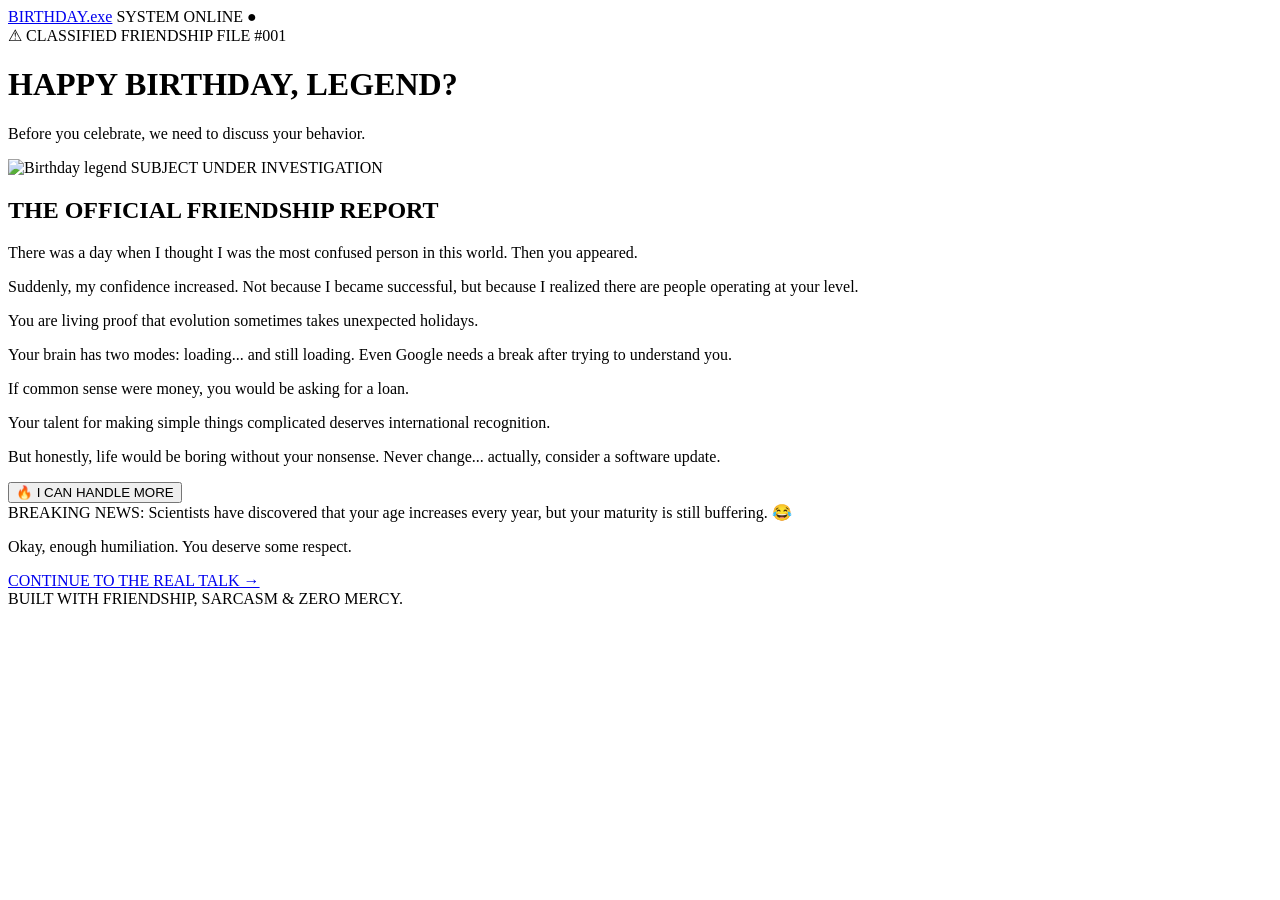
==== index.html @ 98ce06ab "Add initial HTML structure for birthday roast page" ====
<!DOCTYPE html>
<html lang="en">
<head>
  <meta charset="UTF-8">
  <meta name="viewport" content="width=device-width, initial-scale=1.0">
  <meta name="theme-color" content="#090909">
  <title>Warning! Birthday Criminal</title>
  <link rel="stylesheet" href="style.css">
  <script src="script.js" defer></script>
</head>
<body class="roast-page">

  <nav class="navbar">
    <a class="logo" href="index.html">BIRTHDAY.exe</a>
    <span class="nav-status">SYSTEM ONLINE ●</span>
  </nav>

  <main class="hero">
    <div class="eyebrow">⚠ CLASSIFIED FRIENDSHIP FILE #001</div>

    <h1>
      HAPPY BIRTHDAY,
      <span class="red-text">LEGEND?</span>
    </h1>

    <p class="subtitle">
      Before you celebrate, we need to discuss your behavior.
    </p>

    <div class="photo-frame">
      <img src="assets/birthday-photo.jpg"
           alt="Birthday legend"
           class="friend-photo">
      <span class="photo-label">SUBJECT UNDER INVESTIGATION</span>
    </div>

    <div class="roast-card">
      <h2>THE OFFICIAL FRIENDSHIP REPORT</h2>

      <p>
        There was a day when I thought I was the most confused
        person in this world. Then you appeared.
      </p>

      <p>
        Suddenly, my confidence increased. Not because I became
        successful, but because I realized there are people
        operating at your level.
      </p>

      <p>
        You are living proof that evolution sometimes takes
        unexpected holidays.
      </p>

      <p>
        Your brain has two modes: loading... and still loading.
        Even Google needs a break after trying to understand you.
      </p>

      <p>
        If common sense were money, you would be asking for a loan.
      </p>

      <p>
        Your talent for making simple things complicated deserves
        international recognition.
      </p>

      <p class="final-roast">
        But honestly, life would be boring without your nonsense.
        Never change... actually, consider a software update.
      </p>
    </div>

    <button class="main-button" onclick="revealRoast()">
      🔥 I CAN HANDLE MORE
    </button>

    <div id="extraRoast" class="hidden surprise-message">
      BREAKING NEWS: Scientists have discovered that your age
      increases every year, but your maturity is still buffering.
      😂
    </div>

    <div class="next-section">
      <p>Okay, enough humiliation. You deserve some respect.</p>
      <a href="respect.html" class="main-button">
        CONTINUE TO THE REAL TALK →
      </a>
    </div>
  </main>

  <footer>BUILT WITH FRIENDSHIP, SARCASM & ZERO MERCY.</footer>

</body>
        </html>
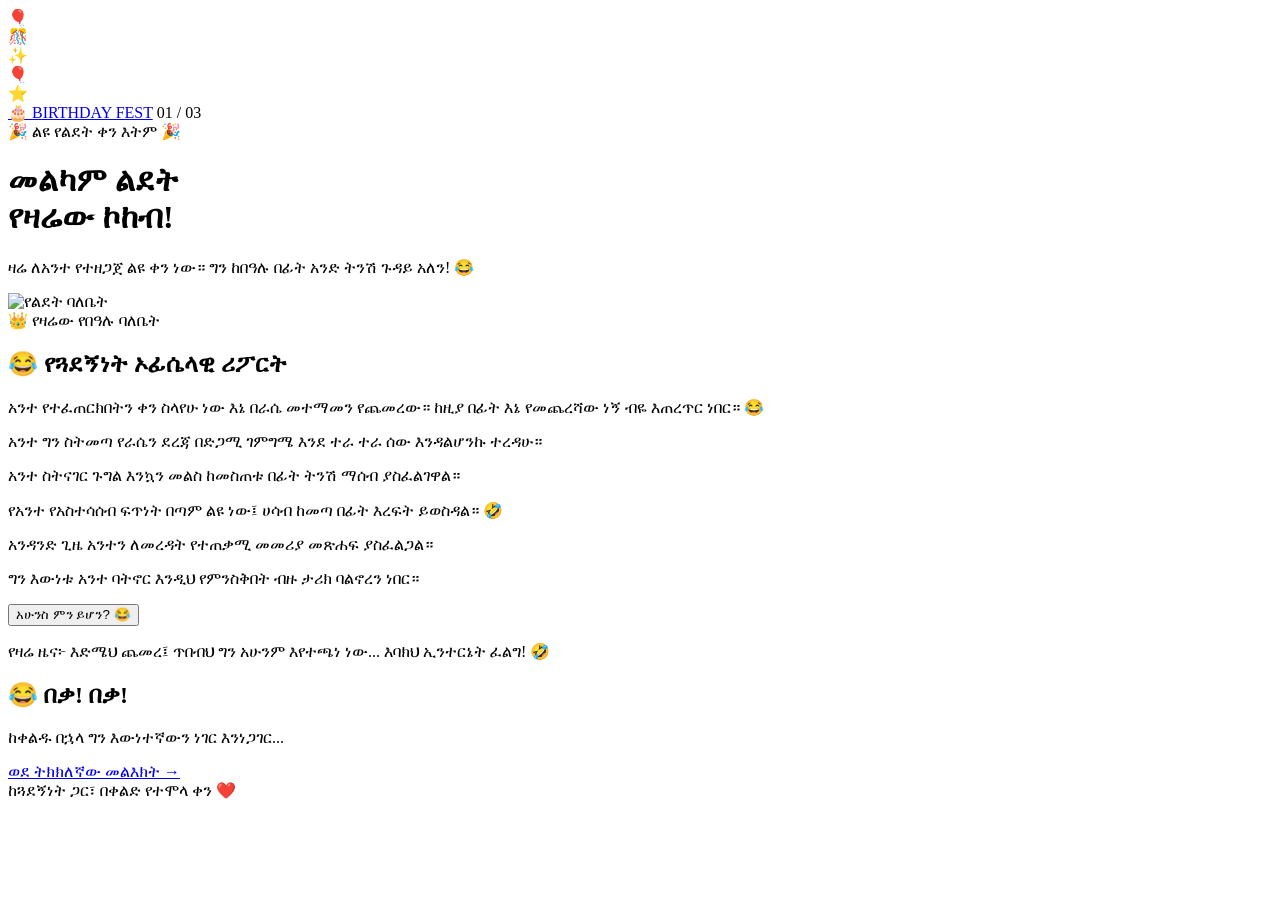
==== commit 99a9dd7c: "Update index.html for birthday celebration theme" ====
--- a/index.html
+++ b/index.html
@@ -1,99 +1,103 @@
 
 <!DOCTYPE html>
-<html lang="en">
+<html lang="am">
 <head>
   <meta charset="UTF-8">
-  <meta name="viewport" content="width=device-width, initial-scale=1.0">
-  <meta name="theme-color" content="#090909">
-  <title>Warning! Birthday Criminal</title>
+  <meta name="viewport" content="width=device-width, initial-scale=1">
+  <title>የልደት ፌስቲቫል 🎂</title>
   <link rel="stylesheet" href="style.css">
   <script src="script.js" defer></script>
 </head>
-<body class="roast-page">
+<body class="roast">
 
-  <nav class="navbar">
-    <a class="logo" href="index.html">BIRTHDAY.exe</a>
-    <span class="nav-status">SYSTEM ONLINE ●</span>
+  <div class="decoration">🎈</div>
+  <div class="decoration d2">🎊</div>
+  <div class="decoration d3">✨</div>
+  <div class="decoration d4">🎈</div>
+  <div class="decoration d5">⭐</div>
+
+  <nav class="nav">
+    <a class="brand" href="index.html">🎂 BIRTHDAY FEST</a>
+    <span>01 / 03</span>
   </nav>
 
-  <main class="hero">
-    <div class="eyebrow">⚠ CLASSIFIED FRIENDSHIP FILE #001</div>
+  <main class="container">
 
-    <h1>
-      HAPPY BIRTHDAY,
-      <span class="red-text">LEGEND?</span>
+    <div class="pill">🎉 ልዩ የልደት ቀን እትም 🎉</div>
+
+    <h1 class="big-title">
+      መልካም ልደት<br>
+      <span class="rainbow">የዛሬው ኮከብ!</span>
     </h1>
 
-    <p class="subtitle">
-      Before you celebrate, we need to discuss your behavior.
+    <p class="intro">
+      ዛሬ ለአንተ የተዘጋጀ ልዩ ቀን ነው።
+      ግን ከበዓሉ በፊት አንድ ትንሽ ጉዳይ አለን! 😂
     </p>
 
-    <div class="photo-frame">
-      <img src="assets/birthday-photo.jpg"
-           alt="Birthday legend"
-           class="friend-photo">
-      <span class="photo-label">SUBJECT UNDER INVESTIGATION</span>
+    <div class="photo-card">
+      <img src="assets/birthday-photo.jpg" alt="የልደት ባለቤት">
+      <div class="photo-caption">👑 የዛሬው የበዓሉ ባለቤት</div>
     </div>
 
-    <div class="roast-card">
-      <h2>THE OFFICIAL FRIENDSHIP REPORT</h2>
+    <section class="glass">
+      <h2>😂 የጓደኝነት ኦፊሴላዊ ሪፖርት</h2>
 
       <p>
-        There was a day when I thought I was the most confused
-        person in this world. Then you appeared.
+        አንተ የተፈጠርክበትን ቀን ስላየሁ ነው
+        እኔ በራሴ መተማመን የጨመረው።
+        ከዚያ በፊት እኔ የመጨረሻው ነኝ ብዬ
+        እጠረጥር ነበር። 😂
       </p>
 
       <p>
-        Suddenly, my confidence increased. Not because I became
-        successful, but because I realized there are people
-        operating at your level.
+        አንተ ግን ስትመጣ የራሴን ደረጃ
+        በድጋሚ ገምግሜ እንደ ተራ ተራ ሰው
+        እንዳልሆንኩ ተረዳሁ።
       </p>
 
       <p>
-        You are living proof that evolution sometimes takes
-        unexpected holidays.
+        አንተ ስትናገር ጉግል እንኳን
+        መልስ ከመስጠቱ በፊት ትንሽ ማሰብ
+        ያስፈልገዋል።
       </p>
 
       <p>
-        Your brain has two modes: loading... and still loading.
-        Even Google needs a break after trying to understand you.
+        የአንተ የአስተሳሰብ ፍጥነት በጣም ልዩ ነው፤
+        ሀሳብ ከመጣ በፊት እረፍት ይወስዳል። 🤣
       </p>
 
       <p>
-        If common sense were money, you would be asking for a loan.
+        አንዳንድ ጊዜ አንተን ለመረዳት
+        የተጠቃሚ መመሪያ መጽሐፍ ያስፈልጋል።
       </p>
 
-      <p>
-        Your talent for making simple things complicated deserves
-        international recognition.
+      <p class="highlight">
+        ግን እውነቱ አንተ ባትኖር እንዲህ
+        የምንስቅበት ብዙ ታሪክ ባልኖረን ነበር።
       </p>
 
-      <p class="final-roast">
-        But honestly, life would be boring without your nonsense.
-        Never change... actually, consider a software update.
+      <button class="btn" onclick="showRoast()">
+        አሁንስ ምን ይሆን? 😂
+      </button>
+
+      <p id="roastExtra" class="hidden">
+        የዛሬ ዜና፦ እድሜህ ጨመረ፤
+        ጥበብህ ግን አሁንም እየተጫነ ነው...
+        እባክህ ኢንተርኔት ፈልግ! 🤣
       </p>
+    </section>
+
+    <div class="transition-message">
+      <h2>😂 በቃ! በቃ!</h2>
+      <p>ከቀልዱ በኋላ ግን እውነተኛውን ነገር እንነጋገር...</p>
+      <a class="btn" href="respect.html">ወደ ትክክለኛው መልእክት →</a>
     </div>
 
-    <button class="main-button" onclick="revealRoast()">
-      🔥 I CAN HANDLE MORE
-    </button>
-
-    <div id="extraRoast" class="hidden surprise-message">
-      BREAKING NEWS: Scientists have discovered that your age
-      increases every year, but your maturity is still buffering.
-      😂
-    </div>
-
-    <div class="next-section">
-      <p>Okay, enough humiliation. You deserve some respect.</p>
-      <a href="respect.html" class="main-button">
-        CONTINUE TO THE REAL TALK →
-      </a>
-    </div>
   </main>
 
-  <footer>BUILT WITH FRIENDSHIP, SARCASM & ZERO MERCY.</footer>
-
+  <footer>ከጓደኝነት ጋር፣ በቀልድ የተሞላ ቀን ❤️</footer>
 </body>
-        </html>
+  </html>
+    
         
--- a/style.css
+++ b/style.css
@@ -0,0 +1,95 @@
+
+<!DOCTYPE html>
+<html lang="en">
+<head>
+  <meta charset="UTF-8">
+  <meta name="viewport" content="width=device-width, initial-scale=1.0">
+  <meta name="theme-color" content="#100d08">
+  <title>The Real Talk | Birthday</title>
+  <link rel="stylesheet" href="style.css">
+  <script src="script.js" defer></script>
+</head>
+<body class="respect-page">
+
+  <nav class="navbar">
+    <a class="logo" href="index.html">THE REAL TALK</a>
+    <a href="arena.html" class="nav-link">THE ARENA →</a>
+  </nav>
+
+  <main class="respect-container">
+
+    <div class="eyebrow gold-text">A MESSAGE BEYOND THE JOKES</div>
+
+    <h1>
+      NOT EVERYONE IS
+      <span class="gold-text">ORDINARY.</span>
+    </h1>
+
+    <div class="respect-photo">
+      <img src="assets/birthday-photo.jpg" alt="Birthday celebration">
+    </div>
+
+    <article class="message-card">
+      <h2>Happy Birthday, My Friend.</h2>
+
+      <p>
+        Today is more than just another date on the calendar.
+        It is a reminder of another year of experiences,
+        lessons, opportunities, and growth.
+      </p>
+
+      <p>
+        I genuinely appreciate having you as a friend.
+        Not because you are perfect, but because every person
+        has something unique to contribute to the lives of others.
+      </p>
+
+      <p>
+        As you enter another year, I hope you become more
+        confident in your abilities, more disciplined in your
+        decisions, and more courageous when facing challenges.
+      </p>
+
+      <p>
+        Never measure your progress only by how far other
+        people have gone. Everyone has a different journey.
+        Focus on building your own.
+      </p>
+
+      <p>
+        Keep learning. Keep improving. Respect your time.
+        Choose your environment wisely, and never underestimate
+        the power of consistent effort.
+      </p>
+
+      <p>
+        I wish you good health, meaningful opportunities,
+        genuine happiness, financial stability, and success
+        in everything worthwhile that you pursue.
+      </p>
+
+      <p class="gold-text final-message">
+        May this new chapter bring out the best version of you.
+        Stay real, stay focused, and keep moving forward.
+      </p>
+
+      <h2 class="signature">RESPECT ALWAYS. 🤝</h2>
+    </article>
+
+    <div class="quote-card">
+      <p>
+        "Your future is built by the decisions you make
+        consistently, not just the wishes you make occasionally."
+      </p>
+    </div>
+
+    <a href="arena.html" class="main-button gold-button">
+      🎮 ENTER THE BIRTHDAY ARENA
+    </a>
+
+  </main>
+
+  <footer>GOOD FRIENDSHIP. GOOD MEMORIES. GREATER FUTURE.</footer>
+
+</body>
+</html>
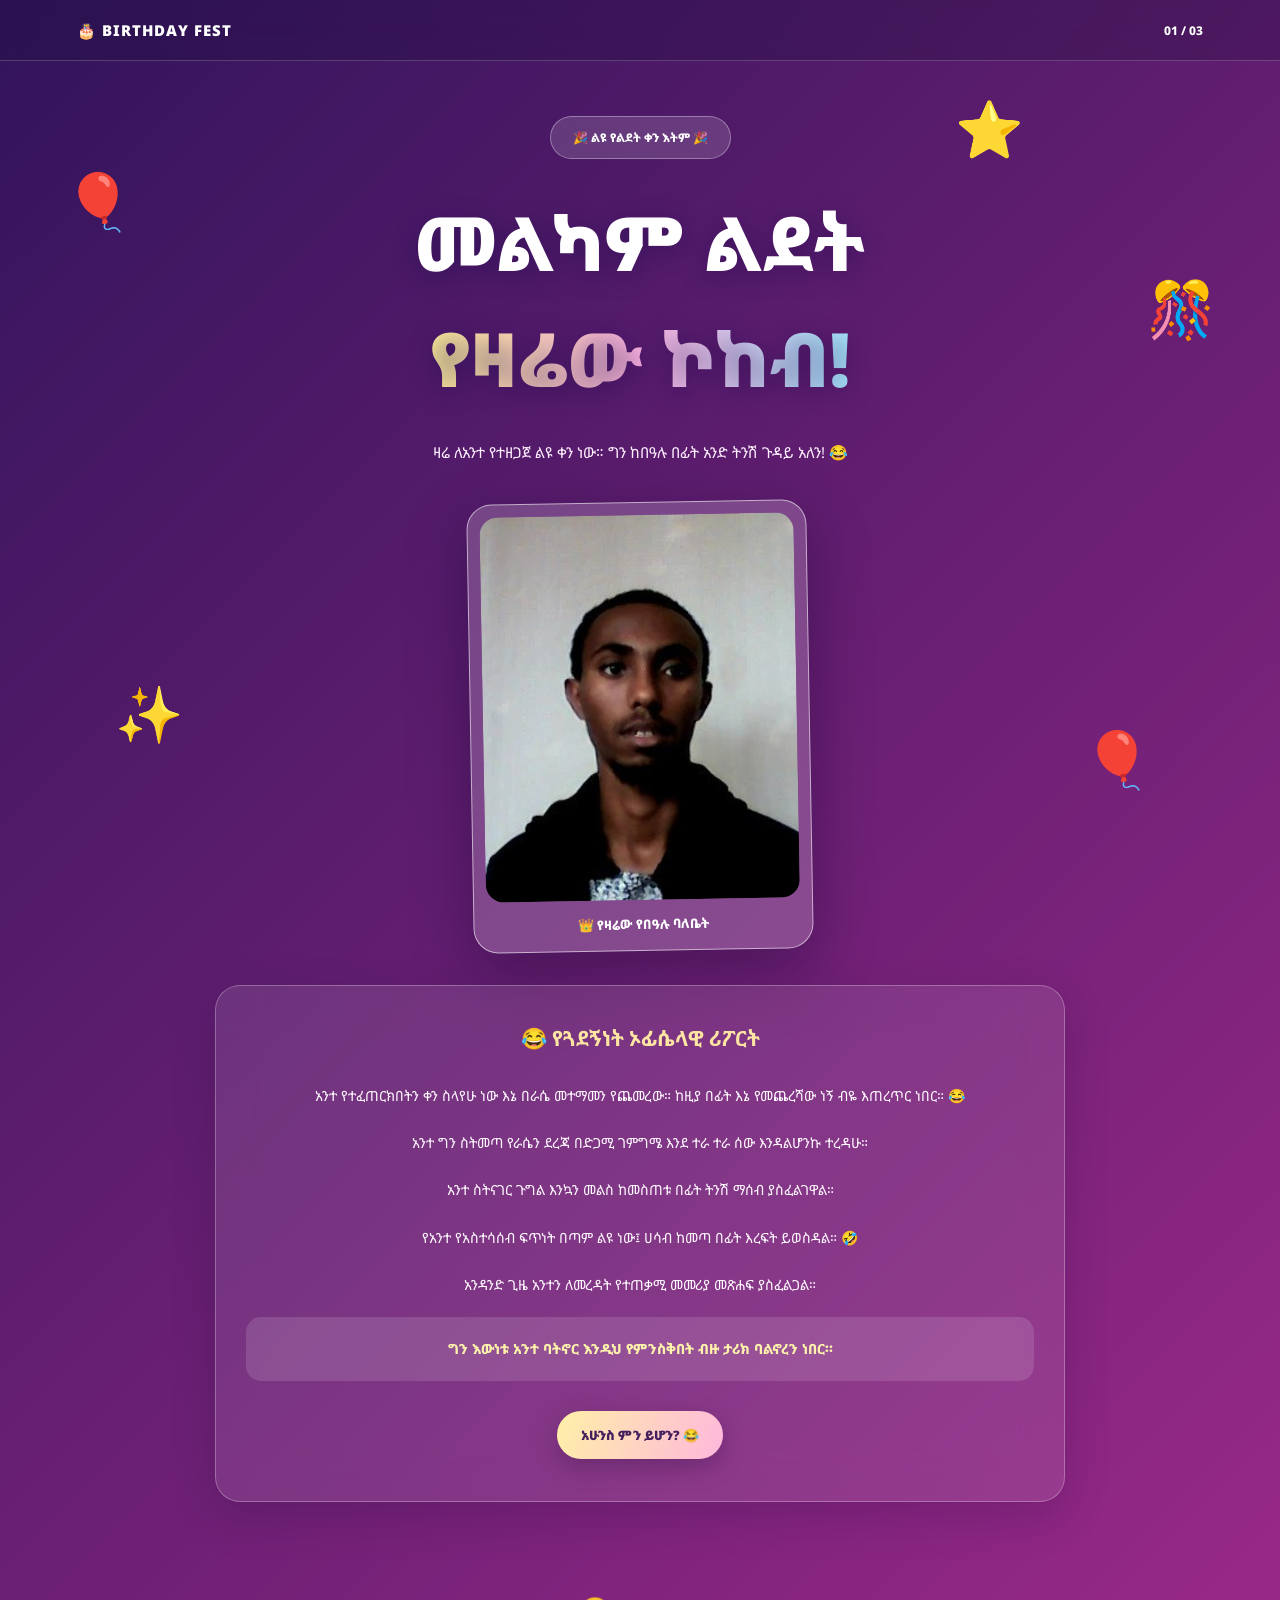
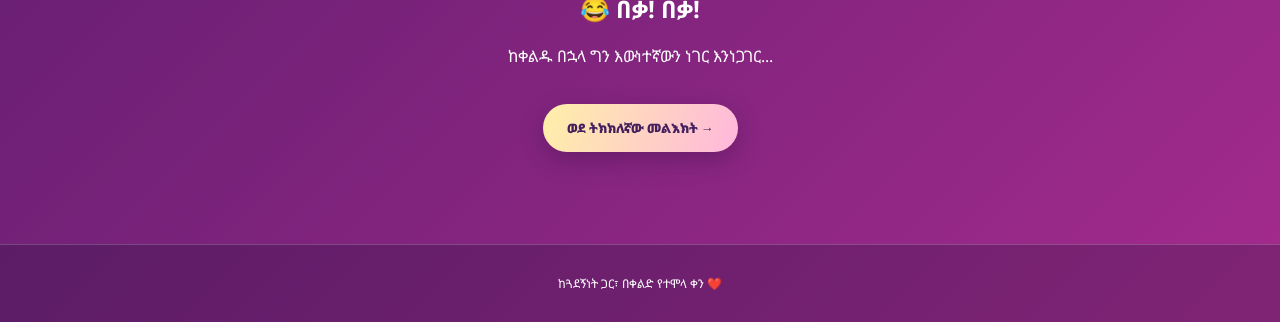
==== commit 73b7f117: "Update index.html" ====
--- a/index.html
+++ b/index.html
@@ -36,7 +36,7 @@
     </p>
 
     <div class="photo-card">
-      <img src="assets/birthday-photo.jpg" alt="የልደት ባለቤት">
+      <img src="birthday-photo.jpg" alt="የልደት ባለቤት">
       <div class="photo-caption">👑 የዛሬው የበዓሉ ባለቤት</div>
     </div>
 
--- a/style.css
+++ b/style.css
@@ -1,95 +1,394 @@
 
-<!DOCTYPE html>
-<html lang="en">
-<head>
-  <meta charset="UTF-8">
-  <meta name="viewport" content="width=device-width, initial-scale=1.0">
-  <meta name="theme-color" content="#100d08">
-  <title>The Real Talk | Birthday</title>
-  <link rel="stylesheet" href="style.css">
-  <script src="script.js" defer></script>
-</head>
-<body class="respect-page">
-
-  <nav class="navbar">
-    <a class="logo" href="index.html">THE REAL TALK</a>
-    <a href="arena.html" class="nav-link">THE ARENA →</a>
-  </nav>
-
-  <main class="respect-container">
-
-    <div class="eyebrow gold-text">A MESSAGE BEYOND THE JOKES</div>
-
-    <h1>
-      NOT EVERYONE IS
-      <span class="gold-text">ORDINARY.</span>
-    </h1>
-
-    <div class="respect-photo">
-      <img src="assets/birthday-photo.jpg" alt="Birthday celebration">
-    </div>
-
-    <article class="message-card">
-      <h2>Happy Birthday, My Friend.</h2>
-
-      <p>
-        Today is more than just another date on the calendar.
-        It is a reminder of another year of experiences,
-        lessons, opportunities, and growth.
-      </p>
-
-      <p>
-        I genuinely appreciate having you as a friend.
-        Not because you are perfect, but because every person
-        has something unique to contribute to the lives of others.
-      </p>
-
-      <p>
-        As you enter another year, I hope you become more
-        confident in your abilities, more disciplined in your
-        decisions, and more courageous when facing challenges.
-      </p>
-
-      <p>
-        Never measure your progress only by how far other
-        people have gone. Everyone has a different journey.
-        Focus on building your own.
-      </p>
-
-      <p>
-        Keep learning. Keep improving. Respect your time.
-        Choose your environment wisely, and never underestimate
-        the power of consistent effort.
-      </p>
-
-      <p>
-        I wish you good health, meaningful opportunities,
-        genuine happiness, financial stability, and success
-        in everything worthwhile that you pursue.
-      </p>
-
-      <p class="gold-text final-message">
-        May this new chapter bring out the best version of you.
-        Stay real, stay focused, and keep moving forward.
-      </p>
-
-      <h2 class="signature">RESPECT ALWAYS. 🤝</h2>
-    </article>
-
-    <div class="quote-card">
-      <p>
-        "Your future is built by the decisions you make
-        consistently, not just the wishes you make occasionally."
-      </p>
-    </div>
-
-    <a href="arena.html" class="main-button gold-button">
-      🎮 ENTER THE BIRTHDAY ARENA
-    </a>
-
-  </main>
-
-  <footer>GOOD FRIENDSHIP. GOOD MEMORIES. GREATER FUTURE.</footer>
-
-</body>
-</html>
+@import url('https://fonts.googleapis.com/css2?family=Noto+Sans+Ethiopic:wght@400;500;600;700;800;900&display=swap');
+
+:root {
+  --pink: #ff4fa3;
+  --purple: #854dff;
+  --blue: #39baff;
+  --gold: #ffda75;
+}
+
+* {
+  box-sizing: border-box;
+  margin: 0;
+  padding: 0;
+}
+
+body {
+  font-family: 'Noto Sans Ethiopic', sans-serif;
+  min-height: 100vh;
+  color: white;
+  overflow-x: hidden;
+  text-align: center;
+  background: linear-gradient(135deg, #32145c, #a42b8d, #e64e91, #4730a8);
+  background-size: 300% 300%;
+  animation: gradient 14s ease infinite;
+}
+
+body.respect {
+  background: linear-gradient(135deg, #302052, #81509a, #b77977, #44315c);
+  background-size: 300% 300%;
+}
+
+body.arena {
+  background: linear-gradient(135deg, #112b68, #702a91, #d53d82, #254b9c);
+  background-size: 300% 300%;
+}
+
+@keyframes gradient {
+  0%, 100% { background-position: 0% 50%; }
+  50% { background-position: 100% 50%; }
+}
+
+.nav {
+  position: relative;
+  z-index: 5;
+  display: flex;
+  align-items: center;
+  justify-content: space-between;
+  padding: 20px 6%;
+  background: #160d3040;
+  border-bottom: 1px solid #ffffff30;
+  backdrop-filter: blur(15px);
+}
+
+.nav span {
+  font-size: 12px;
+  font-weight: 800;
+}
+
+.brand {
+  font-weight: 900;
+  font-size: 15px;
+  letter-spacing: 1px;
+  text-decoration: none;
+  color: white;
+}
+
+.container {
+  width: min(850px, 90%);
+  margin: 55px auto;
+  position: relative;
+  z-index: 2;
+}
+
+.pill {
+  display: inline-block;
+  padding: 12px 22px;
+  border-radius: 40px;
+  background: #ffffff25;
+  border: 1px solid #ffffff55;
+  backdrop-filter: blur(15px);
+  font-size: 12px;
+  font-weight: 800;
+  margin-bottom: 25px;
+}
+
+.big-title {
+  font-size: clamp(38px, 8vw, 75px);
+  font-weight: 900;
+  line-height: 1.55;
+  margin-bottom: 20px;
+  text-shadow: 0 5px 25px #190a4b66;
+}
+
+.rainbow {
+  background: linear-gradient(90deg, #fff19a, #ffb5e2, #a8e9ff);
+  -webkit-background-clip: text;
+  background-clip: text;
+  color: transparent;
+}
+
+.gold {
+  color: var(--gold);
+}
+
+.intro {
+  line-height: 2;
+  font-size: 15px;
+  max-width: 650px;
+  margin: 0 auto 35px;
+  color: #fff0ff;
+}
+
+.photo-card {
+  width: min(340px, 90%);
+  padding: 12px;
+  margin: 35px auto;
+  background: #ffffff30;
+  border: 1px solid #ffffff90;
+  border-radius: 25px;
+  box-shadow: 0 20px 60px #14062c66;
+  transform: rotate(-1deg);
+  transition: .4s;
+}
+
+.photo-card:hover {
+  transform: rotate(0deg) scale(1.03);
+}
+
+.photo-card img {
+  display: block;
+  width: 100%;
+  max-height: 420px;
+  object-fit: cover;
+  border-radius: 18px;
+}
+
+.photo-caption {
+  padding: 15px 5px 5px;
+  font-size: 13px;
+  font-weight: 800;
+}
+
+.glass {
+  padding: 30px;
+  margin: 30px auto;
+  border-radius: 25px;
+  background: #ffffff19;
+  border: 1px solid #ffffff45;
+  backdrop-filter: blur(20px);
+  box-shadow: 0 15px 45px #19062e30;
+  line-height: 2.1;
+}
+
+.glass h2 {
+  color: #ffe5a3;
+  margin-bottom: 20px;
+  font-size: 21px;
+}
+
+.glass p {
+  color: #fff8ff;
+  margin-bottom: 18px;
+  font-size: 14px;
+}
+
+.highlight {
+  padding: 17px;
+  border-radius: 15px;
+  background: #ffffff20;
+  color: #fff3ac !important;
+  font-weight: 800;
+}
+
+.btn {
+  display: inline-block;
+  margin: 12px 5px;
+  padding: 15px 24px;
+  color: #43205d;
+  background: linear-gradient(110deg, #fff0a8, #ffb7dc);
+  border: 0;
+  border-radius: 40px;
+  font-family: inherit;
+  font-weight: 900;
+  font-size: 13px;
+  text-decoration: none;
+  cursor: pointer;
+  box-shadow: 0 8px 25px #19062e44;
+  transition: .3s;
+}
+
+.btn:hover {
+  transform: translateY(-5px) scale(1.04);
+  box-shadow: 0 12px 35px #ffb6e977;
+}
+
+.secondary {
+  background: linear-gradient(110deg, #a8e9ff, #d4b5ff);
+}
+
+.transition-message {
+  margin: 65px auto 35px;
+  padding: 25px;
+}
+
+.transition-message h2 {
+  font-size: 24px;
+  margin-bottom: 15px;
+}
+
+.transition-message p {
+  margin-bottom: 20px;
+  line-height: 2;
+}
+
+.decoration {
+  position: fixed;
+  top: 18%;
+  left: 5%;
+  font-size: 55px;
+  z-index: 1;
+  pointer-events: none;
+  animation: float 5s ease-in-out infinite;
+}
+
+.d2 {
+  left: auto;
+  right: 5%;
+  top: 30%;
+  animation-delay: 1s;
+}
+
+.d3 {
+  left: 9%;
+  top: 75%;
+  animation-delay: 2s;
+}
+
+.d4 {
+  right: 10%;
+  left: auto;
+  top: 80%;
+  animation-delay: 1.5s;
+}
+
+.d5 {
+  right: 20%;
+  left: auto;
+  top: 10%;
+  animation-delay: 2.5s;
+}
+
+@keyframes float {
+  0%, 100% { transform: translateY(0) rotate(-8deg); }
+  50% { transform: translateY(-25px) rotate(8deg); }
+}
+
+.game {
+  margin-top: 28px;
+}
+
+.game-icon {
+  font-size: 45px;
+  margin-bottom: 15px;
+}
+
+.choices {
+  display: flex;
+  justify-content: center;
+  flex-wrap: wrap;
+  gap: 12px;
+  margin: 22px 0;
+}
+
+.choices button {
+  padding: 13px 22px;
+  border-radius: 30px;
+  border: 1px solid #ffffff80;
+  color: white;
+  background: #ffffff25;
+  font-family: inherit;
+  cursor: pointer;
+  font-weight: 800;
+  transition: .3s;
+}
+
+.choices button:hover {
+  background: #ffffff55;
+  transform: scale(1.05);
+}
+
+.result {
+  color: #fff3a8 !important;
+  font-weight: 800;
+  min-height: 30px;
+}
+
+#wheel {
+  font-size: 75px;
+  margin: 20px auto;
+  width: 125px;
+  height: 125px;
+  display: grid;
+  place-items: center;
+  background: linear-gradient(135deg, #ff7ac5, #9d7aff);
+  border: 5px solid white;
+  border-radius: 50%;
+  box-shadow: 0 0 35px #ffb5ed88;
+}
+
+.spinning {
+  animation: spin 1.4s ease-in-out;
+}
+
+@keyframes spin {
+  to { transform: rotate(1080deg); }
+}
+
+.final {
+  position: relative;
+  overflow: hidden;
+}
+
+.cake {
+  font-size: 90px;
+  animation: float 2s infinite;
+}
+
+#gift {
+  padding: 30px 5px;
+  position: relative;
+}
+
+#gift h1 {
+  font-size: clamp(30px, 7vw, 55px);
+  margin: 20px 0;
+}
+
+#gift p {
+  line-height: 2.2;
+}
+
+#confetti {
+  position: absolute;
+  inset: 0;
+  width: 100%;
+  height: 100%;
+  pointer-events: none;
+}
+
+.hidden {
+  display: none;
+}
+
+footer {
+  padding: 30px 15px;
+  font-size: 12px;
+  background: #160d3040;
+  border-top: 1px solid #ffffff30;
+  position: relative;
+  z-index: 2;
+}
+
+@media(max-width: 600px) {
+  .container {
+    width: 92%;
+    margin: 35px auto;
+  }
+
+  .glass {
+    padding: 22px 17px;
+  }
+
+  .glass p {
+    font-size: 13px;
+  }
+
+  .decoration {
+    font-size: 30px;
+  }
+
+  .nav {
+    padding: 17px 5%;
+  }
+
+  .brand {
+    font-size: 12px;
+  }
+
+  .btn {
+    max-width: 100%;
+  }
+  }
+                              
